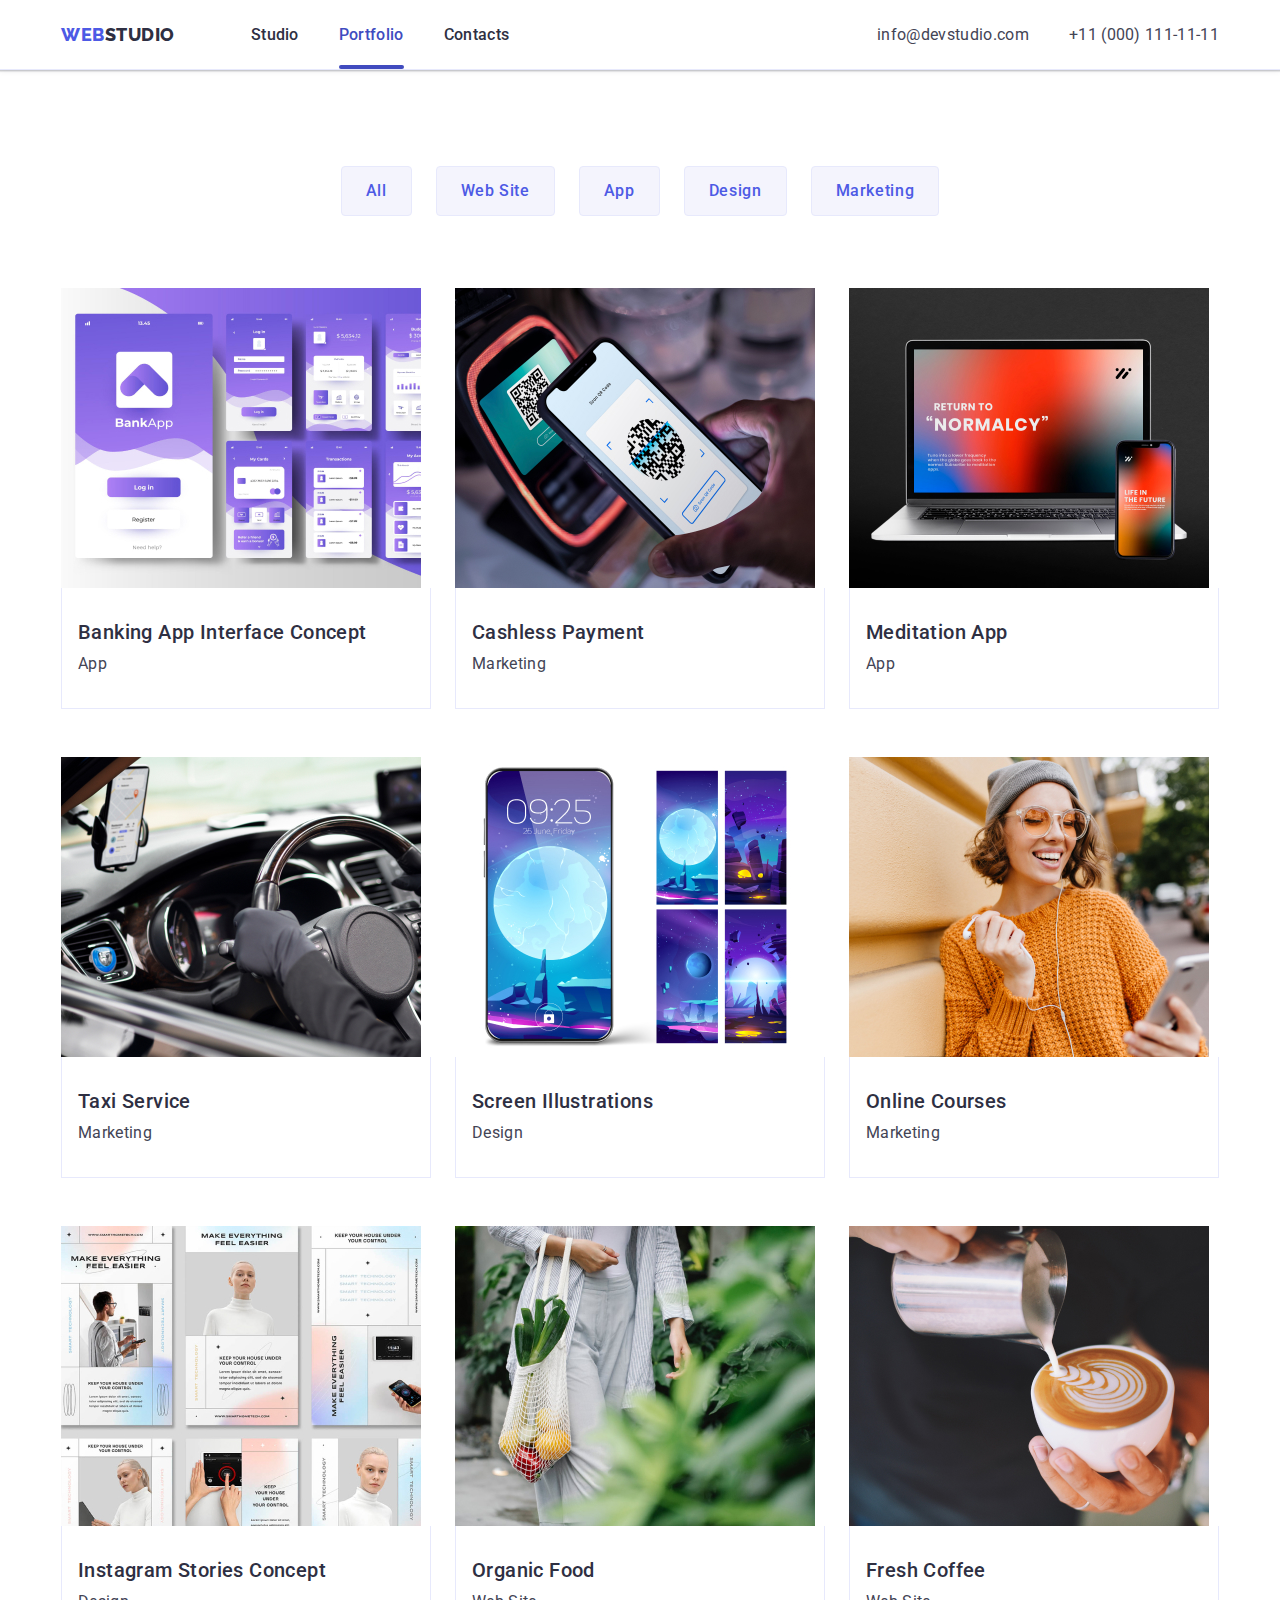
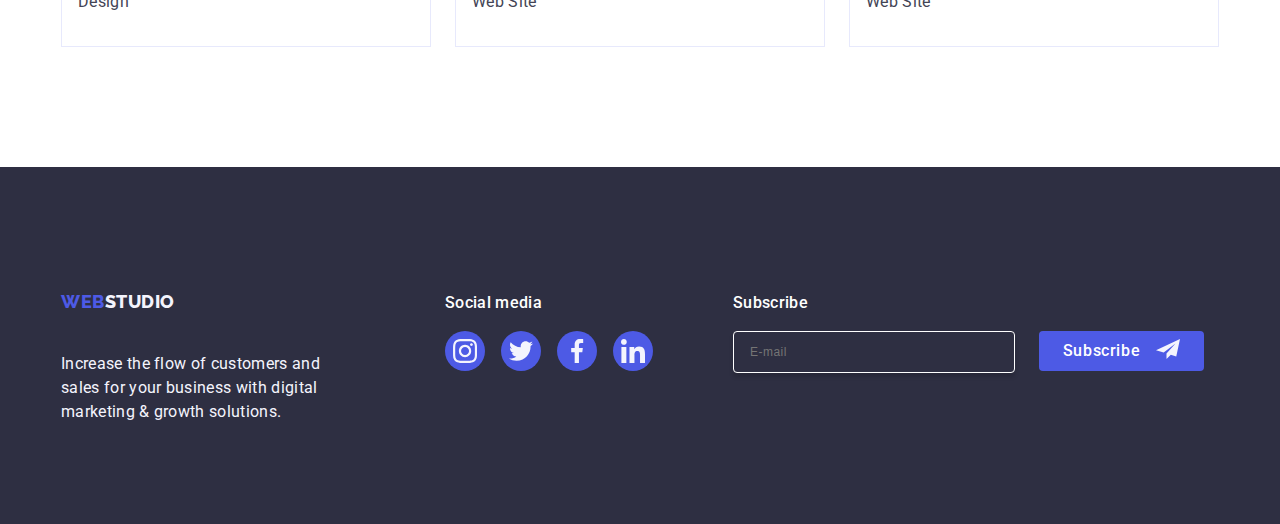
==== portfolio.html @ 270e9f62 "Initial commit" ====
<!DOCTYPE html>
<html lang="en">

<head>
    <meta charset="UTF-8">
    <meta name="viewport" content="width=device-width, initial-scale=1.0">
    <title>Portfolio</title>

<!-- Style Normalization -->
<link rel="stylesheet" href="https://cdnjs.cloudflare.com/ajax/libs/modern-normalize/2.0.0/modern-normalize.min.css"
    integrity="sha512-4xo8blKMVCiXpTaLzQSLSw3KFOVPWhm/TRtuPVc4WG6kUgjH6J03IBuG7JZPkcWMxJ5huwaBpOpnwYElP/m6wg=="
    crossorigin="anonymous" referrerpolicy="no-referrer" />

<!-- Google Fonts -->
<link rel="preconnect" href="https://fonts.googleapis.com" />
<link rel="preconnect" href="https://fonts.gstatic.com" crossorigin />
<link href="https://fonts.googleapis.com/css2?family=Raleway:wght@800&family=Roboto:wght@400;500;700;900&display=swap"
    rel="stylesheet" />

<!-- CSS -->
<link rel="stylesheet" href="./css/styles.css" />
</head>

<body>
<!-- This is the top header -->
<header class="header">
    <div class="main-header container">
        <nav class="header-nav">
            <a class="logo link" href="./index.html">Web<span class="studio-logo">Studio</span>
            </a>
            <ul class="header-menu list">
                <li class="header-item">
                    <a class="menu-nav-link link" href="./index.html">Studio</a>
                </li>
                <li class="header-item">
                    <a class="menu-nav-link link menu-active" href="./portfolio.html" >Portfolio</a>
                </li>
                <li class="header-item">
                    <a class="menu-nav-link link" href="">Contacts</a>
                </li>
            </ul>
        </nav>
        <address class="address">
            <ul class="address list">
                <li class="address-item">
                    <a class="contact-info link" href="mailto:info@devstudio.com" >info@devstudio.com</a>
                </li>
                <li class="address-item">
                    <a class="contact-info link" href="tel:+110001111111" >+11 (000) 111-11-11</a>
                </li>
            </ul>
        </address>
    </div>
</header>
<!-- Main with 1 section -->
<main>
    <section class="product-services">
        <div class="container">
        <h1 class="visually-hidden">Services</h1>

        <ul class="btn list">
            <li><button type="button" class="button-menu">All</button></li>
            <li><button type="button" class="button-menu">Web Site</button></li>
            <li><button type="button" class="button-menu">App</button></li>
            <li><button type="button" class="button-menu">Design</button></li>
            <li><button type="button" class="button-menu">Marketing</button></li>
        </ul>
        <!-- Products -->
        <ul class="product list">
            <li class="product-item">
                <a class="product-info link" href="">
                <div class="product-card-image">
                <img src="./images/bank-ui.jpg" alt="bank app" width="360" />
                    <p class="product-description">
                        14 Stylish and User-Friendly App Design Concepts · Task Manager App · Calorie Tracker App · Exotic Fruit Ecommerce App ·
                        Cloud Storage App
                    </p>
                </div>
                <div class="product-card">
                <h2 class="feature-title">Banking App Interface Concept</h2>
                <p class="feature-text">App</p>
                </div>
                </a>
            </li>
            <li class="product-item">
                <a class="product-info link" href="">
                <div class="product-card-image">
                <img src="./images/cashless.jpg" alt="cashless payment" width="360" />
                    <p class="product-description">
                        14 Stylish and User-Friendly App Design Concepts · Task Manager App · Calorie Tracker App · Exotic Fruit Ecommerce
                        App ·
                        Cloud Storage App
                    </p>
                </div>
                <div class="product-card">
                <h2 class="feature-title">Cashless Payment</h2>
                <p class="feature-text">Marketing</p>
                </div>
                </a>
            </li>
            <li class="product-item">
                <a class="product-info link" href="">
                <div class="product-card-image">
                <img src="./images/meditate-app.jpg" alt="meditation app" width="360" />
                    <p class="product-description">
                        14 Stylish and User-Friendly App Design Concepts · Task Manager App · Calorie Tracker App · Exotic Fruit Ecommerce
                        App ·
                        Cloud Storage App
                    </p>
                </div>
                <div class="product-card">
                <h2 class="feature-title">Meditation App</h2>
                <p class="feature-text">App</p>
                </div>
                </a>             
            </li>
            <li class="product-item">
                <a class="product-info link" href="">
                <div class="product-card-image">
                <img src="./images/taxi-app.jpg" alt="taxi service" width="360" />
                    <p class="product-description">
                        14 Stylish and User-Friendly App Design Concepts · Task Manager App · Calorie Tracker App · Exotic Fruit Ecommerce
                        App ·
                        Cloud Storage App
                    </p>
                </div>
                <div class="product-card">
                <h2 class="feature-title">Taxi Service</h2>
                <p class="feature-text">Marketing</p>
                </div>
                </a>                
            </li>
            <li class="product-item">
                <a class="product-info link" href="">
                <div class="product-card-image">
                <img src="./images/screen-ui.jpg" alt="screen illustrations" width="360" />
                    <p class="product-description">
                        14 Stylish and User-Friendly App Design Concepts · Task Manager App · Calorie Tracker App · Exotic Fruit Ecommerce
                        App ·
                        Cloud Storage App
                    </p>
                </div>
                <div class="product-card">
                <h2 class="feature-title">Screen Illustrations</h2>
                <p class="feature-text">Design</p>
                </div>
                </a>                
            </li>
            <li class="product-item">
                <a class="product-info link" href="">
                <div class="product-card-image">
                <img src="./images/girl-online.jpg" alt="online course" width="360" />
                    <p class="product-description">
                        14 Stylish and User-Friendly App Design Concepts · Task Manager App · Calorie Tracker App · Exotic Fruit Ecommerce
                        App ·
                        Cloud Storage App
                    </p>
                </div>
                <div class="product-card">
                <h2 class="feature-title">Online Courses</h2>
                <p class="feature-text">Marketing</p>
                </div>
                </a>                
            </li>
            <li class="product-item">
                <a class="product-info link" href="">
                <div class="product-card-image">
                <img src="./images/insta-stories.jpg" alt="instagram stories" width="360" />
                    <p class="product-description">
                        14 Stylish and User-Friendly App Design Concepts · Task Manager App · Calorie Tracker App · Exotic Fruit Ecommerce
                        App ·
                        Cloud Storage App
                    </p>
                </div>
                <div class="product-card">
                <h2 class="feature-title">Instagram Stories Concept</h2>
                <p class="feature-text">Design</p>
                </div>
                </a>                
            </li>
            <li class="product-item">
                <a class="product-info link" href="">
                <div class="product-card-image">
                <img src="./images/organic-food.jpg" alt="organic food" width="360" />
                    <p class="product-description">
                        14 Stylish and User-Friendly App Design Concepts · Task Manager App · Calorie Tracker App · Exotic Fruit Ecommerce
                        App ·
                        Cloud Storage App
                    </p>
                </div>
                <div class="product-card">
                <h2 class="feature-title">Organic Food</h2>
                <p class="feature-text">Web Site</p>
                </div>
                </a>                
            </li>
            <li class="product-item">
                <a class="product-info link" href="">
                <div class="product-card-image">
                <img src="./images/fresh-coffee.jpg" alt="fresh coffee" width="360" />
                    <p class="product-description">
                        14 Stylish and User-Friendly App Design Concepts · Task Manager App · Calorie Tracker App · Exotic Fruit Ecommerce
                        App ·
                        Cloud Storage App
                    </p>
                </div>
                <div class="product-card">
                <h2 class="feature-title">Fresh Coffee</h2>
                <p class="feature-text">Web Site</p>
                </div>
            </a>                
            </li>
        </ul>
        </div>
    </section>
</main>
<!-- Footer -->
    <footer class="footer">
        <div class="container">
            <div class="footer-logo-wrapper">
                <a href="./index.html" class="logo link">Web<span class="footer-studio">Studio</span>
                </a>
                <p class="footer-text">
                    Increase the flow of customers and sales for your business with digital marketing & growth solutions.
                </p>
            </div>
            <!-- Footer Social Media Menu -->
            <div class="footer-socmed-wrapper">
                <p class="footer-menu-header">Social media</p>
                <ul class="footer-socmed list">
                    <li class="footer-socmed-icons">
                        <a class="footer-socmed-links" href="">
                            <svg class="footer-socmed-svg" xmlns="http://www.w3.org/2000/svg" width="24" height="24">
                                <use href="./images/SVG-sprite-icons.svg#instagram-footer"></use>
                            </svg>
                        </a>
                    </li>
                    <li class="footer-socmed-icons">
                        <a class="footer-socmed-links" href="">
                            <svg class="footer-socmed-svg" xmlns="http://www.w3.org/2000/svg" width="24" height="24">
                                <use href="./images/SVG-sprite-icons.svg#twitter-footer"></use>
                            </svg>
                        </a>
                    </li>
                    <li class="footer-socmed-icons">
                        <a class="footer-socmed-links" href="">
                            <svg class="footer-socmed-svg" xmlns="http://www.w3.org/2000/svg" width="24" height="24">
                                <use href="./images/SVG-sprite-icons.svg#facebook-footer"></use>
                            </svg>
                        </a>
                    </li>
                    <li class="footer-socmed-icons">
                        <a class="footer-socmed-links" href="">
                            <svg class="footer-socmed-svg" xmlns="http://www.w3.org/2000/svg" width="24" height="24">
                                <use href="./images/SVG-sprite-icons.svg#linkedin-footer"></use>
                            </svg>
                        </a>
                    </li>
                </ul>
            </div>
            <div class="footer-form">
                <p class="subscribe-text">Subscribe</p>
                <form class="subscribe-form" name="subscription-form" autocomplete="on">
                    <label class="subscribe-label">
                        <input class="input-subscribe" type="email" name="name" placeholder="E-mail" required />
                    </label>
                    <button class="subscribe-button" type="submit">Subscribe
                        <svg class="icon-send-svg" xmlns="http://www.w3.org/2000/svg" width="24" height="24">
                            <use href="./images/SVG-sprite-icons.svg#icon-send"></use>
                        </svg>
                    </button>
                </form>
            </div>
        </div>
    </footer>
</body>
</html>
---- css/styles.css ----
/* <-- CSS Reset --> */
* {
  margin: 0;
  padding: 0;
}

/* <-- Global Settings --> */
:root {
  --iris: #4d5ae5;
  --ocean: #404bbf;
  --navyblue: #2e2f42;
  --slate: #434455;
  --white: #ffffff;
  --cloud: #f4f4fd;
  --cornflower: #e7e9fc;
  --lightslate: #8e8f99;
  --green: #31d0aa;
  --dairy: #fcfcfc;
}

body {
  font-family: 'Roboto', sans-serif;
  color: var(--slate);
  background-color: var(--white);
}

input,
textarea {
  outline: none;
}

.link {
  text-decoration: none;
}

.list {
  list-style: none;
}

/* <-- WEBSTUDIO header logo --> */
.logo {
  color: var(--iris);
  font-family: 'Raleway', sans-serif;
  font-weight: 800;
  font-size: 18px;
  line-height: 1.17;
  letter-spacing: 0.03em;
  text-transform: uppercase;
  padding: 24px 0;
  margin-right: 76px;
}

.studio-logo {
  color: var(--navyblue);
}

/* <-- Header top area --> */
.header {
  border-bottom: 1px solid var(--cornflower);
  box-shadow: 0px 2px 1px rgba(46, 47, 66, 0.08),
    0px 1px 1px rgba(46, 47, 66, 0.16), 0px 1px 6px rgba(46, 47, 66, 0.08);
}

.main-header {
  display: flex;
  justify-content: space-between;
}

.container {
  width: 1158px;
  margin: 0 auto;
  padding: 0 15px;
  flex-shrink: 0;
}

.header-nav,
.address {
  display: flex;
  align-items: center;
}

.header-nav > .list {
  display: flex;
  gap: 40px;
}

.menu-nav-link {
  color: var(--navyblue);
  font-weight: 500;
  font-size: 16px;
  line-height: 1.5;
  letter-spacing: 0.02em;
  padding: 24px 0;
}

/* < -- Navigation active pages --> */
.menu-active {
  color: var(--ocean);
  position: relative;
  transition: color 250ms cubic-bezier(0.4, 0, 0.2, 1);
}

.menu-active::after {
  content: '';
  background-color: var(--ocean);
  position: absolute;
  left: 0;
  bottom: -1px;
  height: 4px;
  width: 100%;
  border-radius: 2px;
  transition: width 250ms cubic-bezier(0.4, 0, 0.2, 1);
}

.menu-active:hover::after {
  width: 100%;
}

.menu-active::after {
  width: 100%;
}

/* <-- Navigation contanct number and email --> */
.address {
  font-style: normal;
}

.address > .list {
  display: flex;
  gap: 40px;
}

.address-item > .contact-info {
  color: var(--slate);
  font-size: 16px;
  line-height: 1.5;
  letter-spacing: 0.02em;
}

.contact-info:hover,
.contact-info:focus {
  color: var(--ocean);
}

.address-item > .link {
  transition: color 250ms cubic-bezier(0.4, 0, 0.2, 1);
}

li > .link:hover,
li > .link:focus {
  color: var(--ocean);
}

/* < --Section 1 Hero order service modal button -- > */
.hero {
  background-color: var(--navyblue);
  padding: 188px 0;
  background-image: linear-gradient(
      rgba(46, 47, 66, 0.7),
      rgba(46, 47, 66, 0.7)
    ),
    url(../images/people-office.jpg);
  max-width: 1440px 1440px;
  background-repeat: no-repeat;
  background-position: center;
  background-size: cover;
}

.hero-text {
  color: var(--white);
  font-size: 56px;
  line-height: 1.07;
  text-align: center;
  letter-spacing: 0.02em;
  max-width: 496px;
  margin: 0 auto 48px;
}

.hero-button {
  background-color: var(--iris);
  color: var(--white);
  font-family: inherit;
  font-weight: 500;
  font-size: 16px;
  line-height: 1.5;
  letter-spacing: 0.04em;
  cursor: pointer;
  display: block;
  min-width: 169px;
  height: 56px;
  border: none;
  border-radius: 4px;
  margin: 0 auto;
  transition: background-color 250ms cubic-bezier(0.4, 0, 0.2, 1);
}

.hero-button:hover,
.hero-button:focus {
  background-color: var(--ocean);
}

/* <-- Hero section modal window --> */
.backdrop {
  display: block;
  position: fixed;
  top: 0;
  left: 0;
  width: 100%;
  height: 100%;
  background-color: rgba(46, 47, 66, 0.4);
  opacity: 1;
  transition: opacity 250ms cubic-bezier(0.4, 0, 0.2, 1),
    visibility 250ms cubic-bezier(0.4, 0, 0.2, 1);
}

.backdrop.is-hidden {
  opacity: 0;
  pointer-events: none;
  visibility: hidden;
}

.modal {
  position: absolute;
  top: 50%;
  left: 50%;
  transform: translate(-50%, -50%) scale(1);
  width: 408px;
  min-height: 584px;
  background: var(--dairy);
  box-shadow: 0px 1px 1px rgba(0, 0, 0, 0.14), 0px 1px 3px rgba(0, 0, 0, 0.12),
    0px 2px 1px rgba(0, 0, 0, 0.2);
  border-radius: 4px;
  transform: translate(-50%, -50%) scale(1);
  transition: transform 250ms cubic-bezier(0.4, 0, 0.2, 1);
  padding: 72px 24px 24px 24px;
}

label {
  display: block;
}

.modal-window-container {
  margin-bottom: 8px;
}

.modal-checkbox {
  margin-bottom: 24px;
}

.modal-input-box {
  position: relative;
}

.modal-form-header {
  font-weight: 500;
  font-size: 16px;
  line-height: 1.5;
  text-align: center;
  letter-spacing: 0.02em;
  color: var(--navyblue);
  margin-bottom: 16px;
}

.modal-window-label {
  font-size: 12px;
  font-weight: 400;
  line-height: 1.17;
  letter-spacing: 0.04em;
  color: var(--lightslate);
  margin-bottom: 4px;
  position: relative;
}

.input-info-box {
  width: 100%;
  height: 40px;
  border: 1px solid rgba(46, 47, 66, 0.4);
  border-radius: 4px;
  background-color: transparent;
  padding-left: 38px;
  font-family: inherit;
  font-size: 12px;
  font-weight: 500;
  letter-spacing: 0.04em;
  outline: transparent;
  transition: border-color 250ms cubic-bezier(0.4, 0, 0.2, 1);
}

.input-info-box:hover,
.input-info-box:focus,
.textarea-comment-box:hover,
.textarea-comment-box:focus {
  outline: none;
  border-color: var(--iris);
}

.input-info-box:hover + .input-info-svg,
.input-info-box:focus + .input-info-svg {
  fill: var(--iris);
}

.input-info-svg {
  fill: var(--navyblue);
  position: absolute;
  left: 16px;
  top: 50%;
  transform: translateY(-50%);
  transition: fill 250ms cubic-bezier(0.4, 0, 0.2, 1);
}

.modal-textarea {
  margin-bottom: 16px;
}

.textarea-comment-box {
  width: 100%;
  height: 120px;
  font-size: 12px;
  line-height: 1.17;
  letter-spacing: 0.04em;
  color: rgba(46, 47, 66, 0.4);
  border: 1px solid rgba(46, 47, 66, 0.4);
  border-radius: 4px;
  background-color: transparent;
  padding: 8px 16px;
  outline: transparent;
  resize: none;
  transition: border-color 250ms cubic-bezier(0.4, 0, 0.2, 1);
}

.checkbox-user-accept {
  display: block;
  font-size: 12px;
  font-weight: 400;
  line-height: 1.17;
  letter-spacing: 0.04em;
  color: var(--lightslate);
  border: none;
}

.visually-hidden {
  position: absolute;
  padding: 0;
  border: 0;
  margin: 0;
  opacity: 0;
  overflow: hidden;
}

.user-privacy-box {
  width: 16px;
  height: 16px;
  border: 1px solid rgba(46, 47, 66, 0.4);
  border-radius: 2px;
  transition: background-color 250ms cubic-bezier(0.4, 0, 0.2, 1),
    border 250ms cubic-bezier(0.4, 0, 0.2, 1),
    fill 250ms cubic-bezier(0.4, 0, 0.2, 1);
  display: inline-flex;
  fill: transparent;
  align-items: center;
  justify-content: center;
  cursor: pointer;
  margin-right: 8px;
}

.privacy-link {
  color: var(--iris);
}

.checkbox-user-privacy:checked + .checkbox-user-accept > .user-privacy-box {
  background-color: var(--ocean);
  fill: var(--cloud);
  border: none;
}

.checkbox-icon-svg {
  width: 16px;
  height: 16px;
  border: 1px solid rgba(46, 47, 66, 0.4);
  border-radius: 2px;
  align-items: center;
  justify-content: center;
  fill: var(--white);
  transition: background-color 250ms cubic-bezier(0.4, 0, 0.2, 1),
    fill 250ms cubic-bezier(0.4, 0, 0.2, 1);
  cursor: pointer;
  padding: 2px;
}

/* <-- This is for the form send button --> */
a {
  text-decoration: none;
}

.modal-form-send {
  min-width: 169px;
  height: 56px;
  font-family: Roboto, sans-serif;
  color: var(--white);
  text-align: center;
  font-size: 16px;
  font-weight: 500;
  line-height: 1.5;
  letter-spacing: 0.04em;
  border: none;
  border-radius: 4px;
  background-color: var(--iris);
  padding: 16px 32px;
  margin: 0 auto;
  cursor: pointer;
  display: block;
  transition: background-color 250ms cubic-bezier(0.4, 0, 0.2, 1);
}

.modal-form-send:hover,
.modal-form-send:focus {
  background-color: var(--ocean);
}

/* <-- This is for the order service button --> */
.modal-close {
  position: absolute;
  top: 24px;
  right: 24px;
  width: 24px;
  height: 24px;
  border-radius: 50%;
  background-color: var(--cornflower);
  border: 1px solid rgba(0, 0, 0, 0.1);
  color: var(--navyblue);
  display: flex;
  align-items: center;
  justify-content: center;
  cursor: pointer;
  transition: background-color 250ms cubic-bezier(0.4, 0, 0.2, 1),
    border 250ms cubic-bezier(0.4, 0, 0.2, 1);
}

.modal-close:hover,
.modal-close:focus {
  background-color: var(--ocean);
  border: none;
}

.modal-close-svg {
  width: 8px;
  height: 10px;
  transition: fill 250ms cubic-bezier(0.4, 0, 0.2, 1);
}

.modal-close:hover,
.modal-close:focus {
  fill: var(--white);
}

/* <-- Section 2 features -- > */
/* .visually-hidden {
  position: absolute;
  width: 1px;
  height: 1px;
  margin: -1px;
  border: 0;
  padding: 0;
  white-space: nowrap;
  clip-path: inset(100%);
  clip: rect(0 0 0 0);
  overflow: hidden;
} */

.feature-list {
  padding: 120px 0;
}

.info-card.list {
  display: flex;
  gap: 24px;
}

.feature-card {
  flex-basis: calc((100% - 72px) / 4);
}

.feature-icon-container {
  display: flex;
  align-items: center;
  justify-content: center;
  height: 112px;
  background-color: var(--cloud);
  border-radius: 4px;
  margin-bottom: 8px;
}

.info-card .feature-title,
.product .feature-title {
  margin-bottom: 8px;
  font-weight: 500;
  font-size: 20px;
  line-height: 1.2;
  letter-spacing: 0.02em;
  text-align: left;
  color: var(--navyblue);
}

.info-card .feature-text,
.product .feature-text {
  font-size: 16px;
  line-height: 1.5;
  letter-spacing: 0.02em;
  text-align: left;
  color: var(--slate);
}

/* <-- Section 3 services --> */
.section-title {
  text-align: center;
  color: var(--navyblue);
  font-size: 36px;
  line-height: 1.11;
  letter-spacing: 0.02em;
  text-transform: capitalize;
  margin-bottom: 72px;
}

.service-section {
  padding: 120px 0;
}

.service.list {
  display: flex;
  gap: 24px;
}

.service-photo {
  flex-basis: calc((100% --48px) / 3);
}
/* <-- Section 4 team profile --> */
.team-section {
  background-color: var(--cloud);
  padding: 120px 0;
}

.team.list {
  display: flex;
  gap: 24px;
}

.team-item {
  background-color: var(--white);
  flex-basis: calc((100% - 72px) / 4);
  border-radius: 0 0 4px 4px;
  box-shadow: 0px 1px 6px rgba(46, 47, 66, 0.08),
    0px 1px 1px rgba(46, 47, 66, 0.16), 0px 2px 1px rgba(46, 47, 66, 0.08);
}

.team-member {
  padding: 32px 0;
}

.feature-title {
  text-align: center;
  margin-bottom: 8px;
}

.feature-text {
  text-align: center;
}

/* <-- Section 4 team social media --> */
.social-media-icons {
  display: flex;
  justify-content: center;
  gap: 24px;
  margin-top: 8px;
}

.socmed-icon-list {
  width: 40px;
  height: 40px;
}

.socmed-icon-link {
  width: 100%;
  height: 100%;
  background-color: var(--iris);
  border-radius: 50%;
  display: flex;
  align-items: center;
  justify-content: center;
  transition: background-color 250ms cubic-bezier(0.4, 0, 0.2, 1);
}

.socmed-icon-link:hover,
.socmed-icon-link:focus {
  background-color: var(--ocean);
}

.socmed-icon {
  fill: var(--cloud);
}

/* <-- Section 5 vectors --> */
.customer-gallery {
  padding: 120px 0;
}

.customers {
  display: flex;
  gap: 24px;
}

.customer-gallery-list {
  width: calc((100% - 120px) / 6);
  height: 88px;
}

.icon-link {
  width: 100%;
  height: 100%;
  border: 1px solid var(--lightslate);
  border-radius: 4px;
  display: flex;
  align-items: center;
  justify-content: center;
  color: var(--lightslate);
  transition: color 250ms cubic-bezier(0.4, 0, 0.2, 1),
    border-color 250ms cubic-bezier(0.4, 0, 0.2, 1);
}

.customer-icon {
  fill: currentColor;
}

.icon-link:hover,
.icon-link:focus {
  border-color: var(--ocean);
  color: var(--ocean);
}

/* <-- Footer with social media menu --> */
.footer {
  background-color: var(--navyblue);
  padding: 100px 0;
}

.footer-studio {
  color: var(--cloud);
}

.footer-text {
  color: var(--cloud);
  line-height: 1.5;
  letter-spacing: 0.02em;
  max-width: 264px;
}

.footer .link {
  display: inline-block;
  margin-bottom: 16px;
}

.footer > .container {
  display: flex;
  align-items: baseline;
}

.footer-socmed-wrapper {
  margin-left: 120px;
}

.footer-form {
  margin-left: 80px;
}

.footer-menu-header {
  font-weight: 500;
  font-size: 16px;
  line-height: 1.5;
  letter-spacing: 0.02em;
  color: var(--white);
  margin-bottom: 16px;
}

.footer-socmed {
  display: flex;
  gap: 16px;
}

.footer-socmed-icons {
  width: 40px;
  height: 40px;
}

.footer-socmed-links {
  width: 100%;
  height: 100%;
  background-color: var(--iris);
  border-radius: 50%;
  display: flex;
  align-items: center;
  justify-content: center;
  transition: background-color 250ms cubic-bezier(0.4, 0, 0.2, 1);
}

.footer-socmed-links:hover,
.footer-socmed-links:focus {
  background-color: var(--green);
}

.footer-socmed-svg {
  fill: var(--cloud);
}

/* <-- Footer subscribe form --> */
.subscribe-text {
  margin-bottom: 16px;
  font-weight: 500;
  font-size: 16px;
  line-height: 1.5;
  letter-spacing: 0.02em;
  color: var(--white);
}

.subscribe-form {
  display: flex;
  gap: 24px;
}

.input-subscribe {
  width: 264px;
  height: 40px;
  border: 1px solid var(--white);
  background-color: transparent;
  font-size: 12px;
  line-height: 1.5;
  letter-spacing: 0.04em;
  padding-left: 16px;
  box-shadow: 0px 4px 4px 0px rgba(0, 0, 0, 0.15);
  border-radius: 4px;
  color: var(--white);
}

.input-subscribe:hover,
.input-subscribe:focus {
  border: 1px solid var(--ocean);
}

placeholder {
  color: var(--white);
}

.subscribe-button {
  min-width: 165px;
  height: 40px;
  display: flex;
  justify-content: center;
  align-items: center;
  font-family: Roboto, sans-serif;
  font-size: 16px;
  font-weight: 500;
  line-height: 1.5;
  letter-spacing: 0.04em;
  color: var(--white);
  cursor: pointer;
  background-color: var(--iris);
  border: none;
  border-radius: 4px;
}

.icon-send-svg {
  margin-left: 16px;
  fill: var(--cloud);
}

/* < -- Portfolio page with transitions -- > */
.product-services {
  padding: 96px 0 120px 0;
}

.button-menu {
  font-family: inherit;
  font-weight: 500;
  font-size: 16px;
  line-height: 1.5;
  letter-spacing: 0.04em;
  color: var(--iris);
  background-color: var(--cloud);
  cursor: pointer;
  padding: 12px 24px;
  border: 1px solid var(--cornflower);
  border-radius: 4px;
  transition: color 250ms cubic-bezier(0.4, 0, 0.2, 1),
    background-color 250ms cubic-bezier(0.4, 0, 0.2, 1),
    border-color 250ms cubic-bezier(0.4, 0, 0.2, 1),
    box-shadow 250ms cubic-bezier(0.4, 0, 0.2, 1);
}

.btn.list {
  display: flex;
  justify-content: center;
  gap: 24px;
  margin-bottom: 72px;
}

.button-menu:hover,
.button-menu:focus {
  color: var(--white);
  background-color: var(--ocean);
  border: 1px solid transparent;
  box-shadow: 0px 3px 1px rgba(0, 0, 0, 0.1), 0px 2px 1px rgba(0, 0, 0, 0.08),
    0px 2px 2px rgba(0, 0, 0, 0.12);
}

img {
  display: block;
}

.product.list {
  display: flex;
  flex-wrap: wrap;
  column-gap: 24px;
  row-gap: 48px;
}

.product-item {
  flex-basis: calc((100% - 48px) / 3);
}

.product-card {
  padding: 32px 16px;
  border: 1px solid var(--cornflower);
  border-top: none;
}

.product-info.link {
  display: block;
  transition: box-shadow 250ms cubic-bezier(0.4, 0, 0.2, 1);
}

.product-info:hover,
.product-info:focus {
  box-shadow: 0px 1px 6px rgba(46, 47, 66, 0.08),
    0px 1px 1px rgba(46, 47, 66, 0.16), 0px 2px 1px rgba(46, 47, 66, 0.08);
}

.product-card-image {
  position: relative;
  overflow: hidden;
}

.product-description {
  position: absolute;
  top: 0;
  font-size: 16px;
  line-height: 1.5;
  letter-spacing: 0.02em;
  color: var(--cloud);
  padding: 40px 32px;
  background-color: var(--iris);
  height: 100%;
  width: 100%;
  transform: translateY(100%);
  transition: transform 250ms cubic-bezier(0.4, 0, 0.2, 1);
}

.product-info.link:hover .product-description,
.product-info.link:focus .product-description {
  transform: translateY(0%);
}
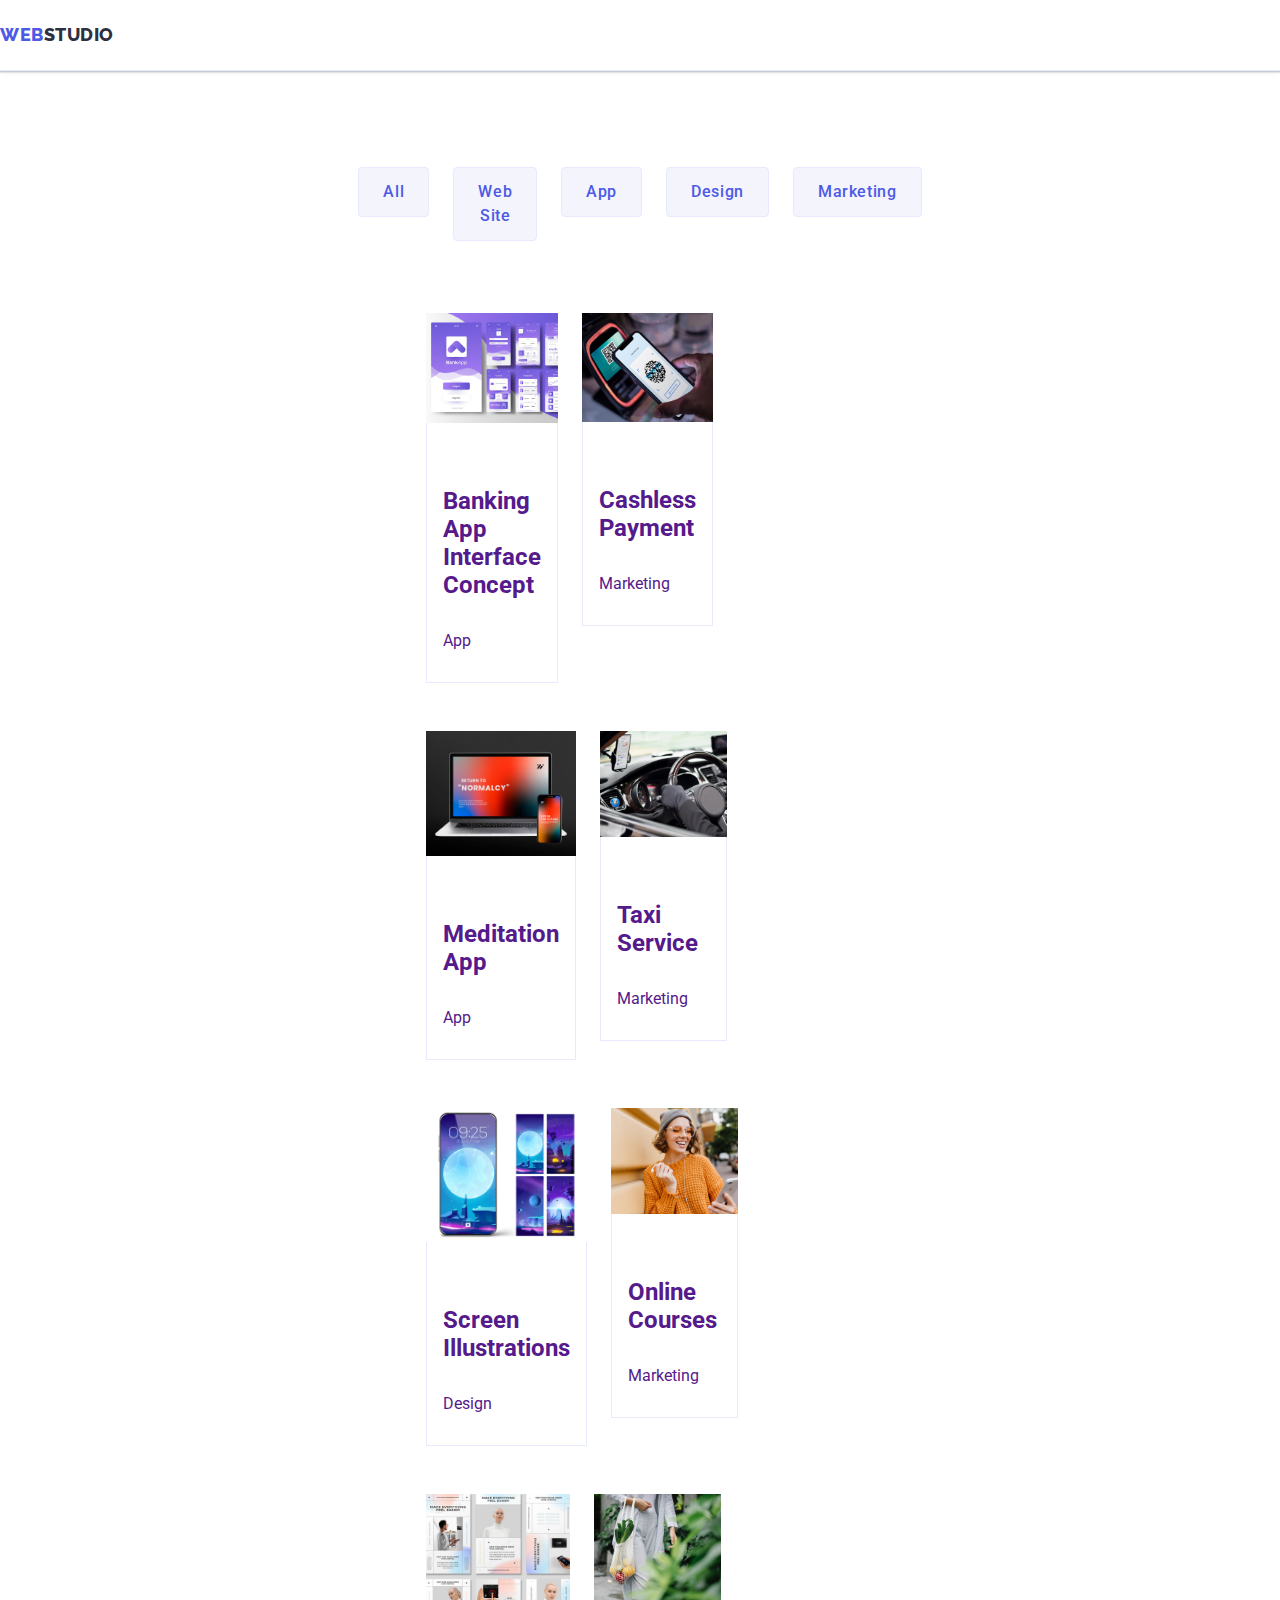
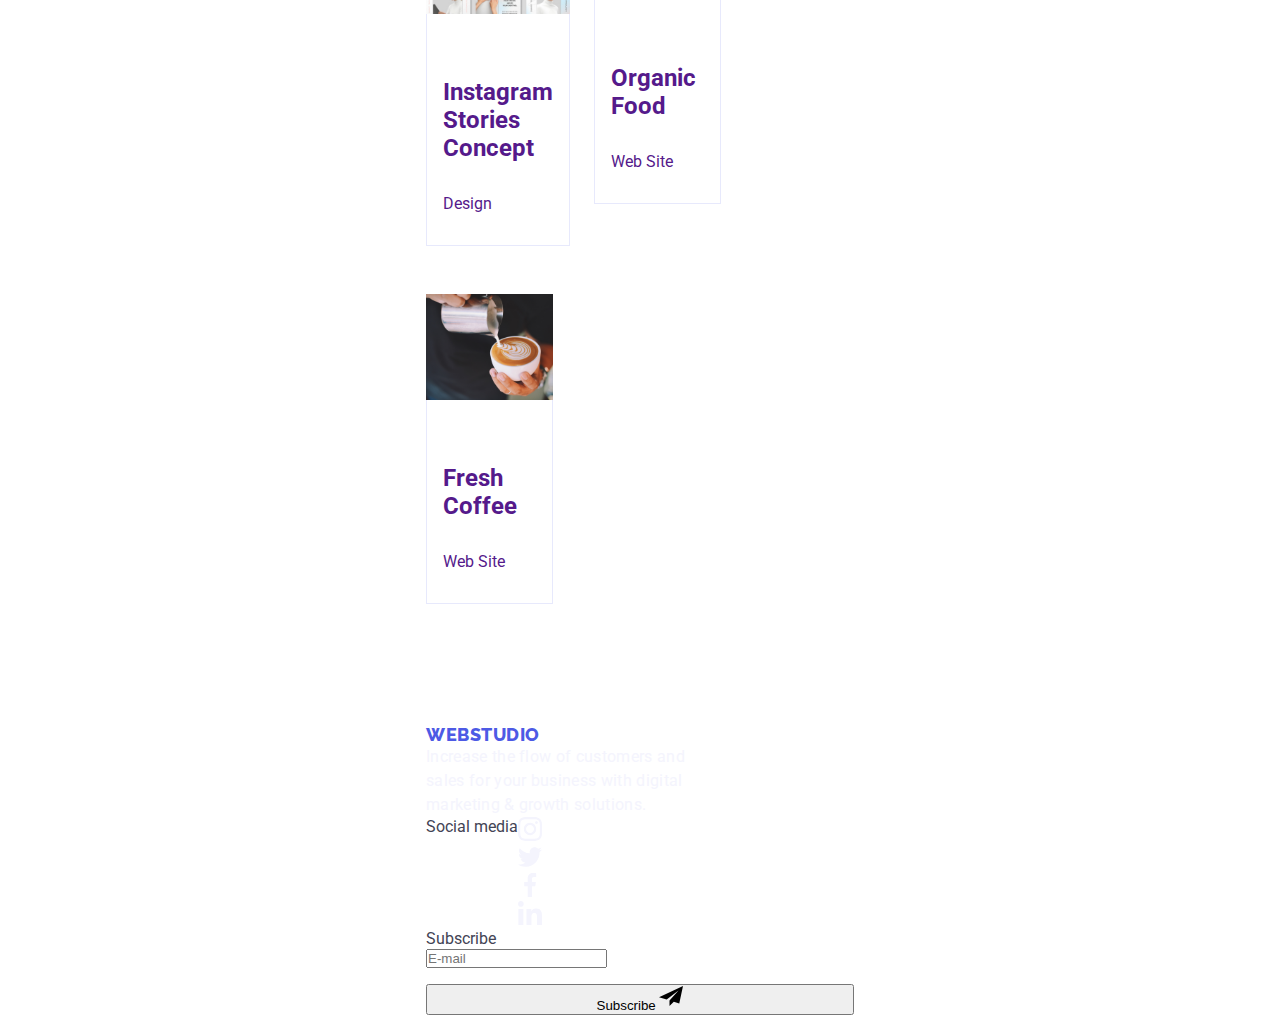
==== commit a91c6f28: "Update 1" ====
--- a/portfolio.html
+++ b/portfolio.html
@@ -1,277 +1,280 @@
 <!DOCTYPE html>
 <html lang="en">
 
-<head>
-    <meta charset="UTF-8">
-    <meta name="viewport" content="width=device-width, initial-scale=1.0">
-    <title>Portfolio</title>
+    <head>
+        <meta charset="UTF-8">
+        <meta name="viewport" content="width=device-width, initial-scale=1.0" />
+        <title>WebStudio</title>
 
 <!-- Style Normalization -->
-<link rel="stylesheet" href="https://cdnjs.cloudflare.com/ajax/libs/modern-normalize/2.0.0/modern-normalize.min.css"
-    integrity="sha512-4xo8blKMVCiXpTaLzQSLSw3KFOVPWhm/TRtuPVc4WG6kUgjH6J03IBuG7JZPkcWMxJ5huwaBpOpnwYElP/m6wg=="
-    crossorigin="anonymous" referrerpolicy="no-referrer" />
+        <link rel="stylesheet" href="https://cdnjs.cloudflare.com/ajax/libs/modern-normalize/2.0.0/modern-normalize.min.css"
+            integrity="sha512-4xo8blKMVCiXpTaLzQSLSw3KFOVPWhm/TRtuPVc4WG6kUgjH6J03IBuG7JZPkcWMxJ5huwaBpOpnwYElP/m6wg=="
+            crossorigin="anonymous" referrerpolicy="no-referrer" />
 
 <!-- Google Fonts -->
-<link rel="preconnect" href="https://fonts.googleapis.com" />
-<link rel="preconnect" href="https://fonts.gstatic.com" crossorigin />
-<link href="https://fonts.googleapis.com/css2?family=Raleway:wght@800&family=Roboto:wght@400;500;700;900&display=swap"
-    rel="stylesheet" />
+        <link rel="preconnect" href="https://fonts.googleapis.com" />
+        <link rel="preconnect" href="https://fonts.gstatic.com" crossorigin />
+        <link
+            href="https://fonts.googleapis.com/css2?family=Raleway:wght@800&family=Roboto:wght@400;500;700;900&display=swap"
+            rel="stylesheet" />
 
 <!-- CSS -->
-<link rel="stylesheet" href="./css/styles.css" />
-</head>
-
-<body>
-<!-- This is the top header -->
-<header class="header">
-    <div class="main-header container">
-        <nav class="header-nav">
-            <a class="logo link" href="./index.html">Web<span class="studio-logo">Studio</span>
-            </a>
-            <ul class="header-menu list">
-                <li class="header-item">
-                    <a class="menu-nav-link link" href="./index.html">Studio</a>
-                </li>
-                <li class="header-item">
-                    <a class="menu-nav-link link menu-active" href="./portfolio.html" >Portfolio</a>
-                </li>
-                <li class="header-item">
-                    <a class="menu-nav-link link" href="">Contacts</a>
-                </li>
-            </ul>
-        </nav>
-        <address class="address">
-            <ul class="address list">
-                <li class="address-item">
-                    <a class="contact-info link" href="mailto:info@devstudio.com" >info@devstudio.com</a>
-                </li>
-                <li class="address-item">
-                    <a class="contact-info link" href="tel:+110001111111" >+11 (000) 111-11-11</a>
-                </li>
-            </ul>
-        </address>
-    </div>
-</header>
-<!-- Main with 1 section -->
-<main>
-    <section class="product-services">
-        <div class="container">
-        <h1 class="visually-hidden">Services</h1>
-
-        <ul class="btn list">
-            <li><button type="button" class="button-menu">All</button></li>
-            <li><button type="button" class="button-menu">Web Site</button></li>
-            <li><button type="button" class="button-menu">App</button></li>
-            <li><button type="button" class="button-menu">Design</button></li>
-            <li><button type="button" class="button-menu">Marketing</button></li>
-        </ul>
-        <!-- Products -->
-        <ul class="product list">
-            <li class="product-item">
-                <a class="product-info link" href="">
-                <div class="product-card-image">
-                <img src="./images/bank-ui.jpg" alt="bank app" width="360" />
-                    <p class="product-description">
-                        14 Stylish and User-Friendly App Design Concepts · Task Manager App · Calorie Tracker App · Exotic Fruit Ecommerce App ·
-                        Cloud Storage App
+        <link rel="stylesheet" href="./css/styles.css" />
+    </head>
+
+    <body>
+<!-- Header | Top -->
+        <header class="header">
+            <div class="main-header header-container">
+                <nav class="header-nav">
+                    <a class="logo link" href="./index.html">Web<span class="studio-logo">Studio</span>
+                    </a>
+                    <ul class="header-menu list">
+                        <li class="header-item">
+                            <a class="menu-nav-link link menu-active" href="./index.html">Studio</a>
+                        </li>
+                        <li class="header-item">
+                            <a class="menu-nav-link link" href="./portfolio.html">Portfolio</a>
+                        </li>
+                        <li class="header-item">
+                            <a class="menu-nav-link link" href="">Contacts</a>
+                        </li>
+                    </ul>
+                </nav>
+                <div class="nav-address">
+                    <address class="address">
+                        <ul class="address-menu list">
+                            <li class="address-item">
+                                <a class="address-info link" href="mailto:info@devstudio.com">info@devstudio.com</a>
+                            </li>
+                            <li class="address-item">
+                                <a class="address-info link" href="tel:+110001111111">+11 (000) 111-11-11</a>
+                            </li>
+                        </ul>
+                    </address>
+                </div>
+            </div>
+        </header>
+<!-- Main | 1 section -->
+        <main>
+            <section class="product-services">
+                <div class="container">
+                <h1 class="visually-hidden">Services</h1>
+
+                <ul class="btn list">
+                    <li><button type="button" class="button-menu">All</button></li>
+                    <li><button type="button" class="button-menu">Web Site</button></li>
+                    <li><button type="button" class="button-menu">App</button></li>
+                    <li><button type="button" class="button-menu">Design</button></li>
+                    <li><button type="button" class="button-menu">Marketing</button></li>
+                </ul>
+                <!-- Products -->
+                <ul class="product list">
+                    <li class="product-item">
+                        <a class="product-info link" href="">
+                        <div class="product-card-image">
+                        <img src="./images/bank-ui.jpg" alt="bank app" width="360" />
+                            <p class="product-description">
+                                14 Stylish and User-Friendly App Design Concepts · Task Manager App · Calorie Tracker App · Exotic Fruit Ecommerce App ·
+                                Cloud Storage App
+                            </p>
+                        </div>
+                        <div class="product-card">
+                        <h2 class="feature-title">Banking App Interface Concept</h2>
+                        <p class="feature-text">App</p>
+                        </div>
+                        </a>
+                    </li>
+                    <li class="product-item">
+                        <a class="product-info link" href="">
+                        <div class="product-card-image">
+                        <img src="./images/cashless.jpg" alt="cashless payment" width="360" />
+                            <p class="product-description">
+                                14 Stylish and User-Friendly App Design Concepts · Task Manager App · Calorie Tracker App · Exotic Fruit Ecommerce
+                                App ·
+                                Cloud Storage App
+                            </p>
+                        </div>
+                        <div class="product-card">
+                        <h2 class="feature-title">Cashless Payment</h2>
+                        <p class="feature-text">Marketing</p>
+                        </div>
+                        </a>
+                    </li>
+                    <li class="product-item">
+                        <a class="product-info link" href="">
+                        <div class="product-card-image">
+                        <img src="./images/meditate-app.jpg" alt="meditation app" width="360" />
+                            <p class="product-description">
+                                14 Stylish and User-Friendly App Design Concepts · Task Manager App · Calorie Tracker App · Exotic Fruit Ecommerce
+                                App ·
+                                Cloud Storage App
+                            </p>
+                        </div>
+                        <div class="product-card">
+                        <h2 class="feature-title">Meditation App</h2>
+                        <p class="feature-text">App</p>
+                        </div>
+                        </a>             
+                    </li>
+                    <li class="product-item">
+                        <a class="product-info link" href="">
+                        <div class="product-card-image">
+                        <img src="./images/taxi-app.jpg" alt="taxi service" width="360" />
+                            <p class="product-description">
+                                14 Stylish and User-Friendly App Design Concepts · Task Manager App · Calorie Tracker App · Exotic Fruit Ecommerce
+                                App ·
+                                Cloud Storage App
+                            </p>
+                        </div>
+                        <div class="product-card">
+                        <h2 class="feature-title">Taxi Service</h2>
+                        <p class="feature-text">Marketing</p>
+                        </div>
+                        </a>                
+                    </li>
+                    <li class="product-item">
+                        <a class="product-info link" href="">
+                        <div class="product-card-image">
+                        <img src="./images/screen-ui.jpg" alt="screen illustrations" width="360" />
+                            <p class="product-description">
+                                14 Stylish and User-Friendly App Design Concepts · Task Manager App · Calorie Tracker App · Exotic Fruit Ecommerce
+                                App ·
+                                Cloud Storage App
+                            </p>
+                        </div>
+                        <div class="product-card">
+                        <h2 class="feature-title">Screen Illustrations</h2>
+                        <p class="feature-text">Design</p>
+                        </div>
+                        </a>                
+                    </li>
+                    <li class="product-item">
+                        <a class="product-info link" href="">
+                        <div class="product-card-image">
+                        <img src="./images/girl-online.jpg" alt="online course" width="360" />
+                            <p class="product-description">
+                                14 Stylish and User-Friendly App Design Concepts · Task Manager App · Calorie Tracker App · Exotic Fruit Ecommerce
+                                App ·
+                                Cloud Storage App
+                            </p>
+                        </div>
+                        <div class="product-card">
+                        <h2 class="feature-title">Online Courses</h2>
+                        <p class="feature-text">Marketing</p>
+                        </div>
+                        </a>                
+                    </li>
+                    <li class="product-item">
+                        <a class="product-info link" href="">
+                        <div class="product-card-image">
+                        <img src="./images/insta-stories.jpg" alt="instagram stories" width="360" />
+                            <p class="product-description">
+                                14 Stylish and User-Friendly App Design Concepts · Task Manager App · Calorie Tracker App · Exotic Fruit Ecommerce
+                                App ·
+                                Cloud Storage App
+                            </p>
+                        </div>
+                        <div class="product-card">
+                        <h2 class="feature-title">Instagram Stories Concept</h2>
+                        <p class="feature-text">Design</p>
+                        </div>
+                        </a>                
+                    </li>
+                    <li class="product-item">
+                        <a class="product-info link" href="">
+                        <div class="product-card-image">
+                        <img src="./images/organic-food.jpg" alt="organic food" width="360" />
+                            <p class="product-description">
+                                14 Stylish and User-Friendly App Design Concepts · Task Manager App · Calorie Tracker App · Exotic Fruit Ecommerce
+                                App ·
+                                Cloud Storage App
+                            </p>
+                        </div>
+                        <div class="product-card">
+                        <h2 class="feature-title">Organic Food</h2>
+                        <p class="feature-text">Web Site</p>
+                        </div>
+                        </a>                
+                    </li>
+                    <li class="product-item">
+                        <a class="product-info link" href="">
+                        <div class="product-card-image">
+                        <img src="./images/fresh-coffee.jpg" alt="fresh coffee" width="360" />
+                            <p class="product-description">
+                                14 Stylish and User-Friendly App Design Concepts · Task Manager App · Calorie Tracker App · Exotic Fruit Ecommerce
+                                App ·
+                                Cloud Storage App
+                            </p>
+                        </div>
+                        <div class="product-card">
+                        <h2 class="feature-title">Fresh Coffee</h2>
+                        <p class="feature-text">Web Site</p>
+                        </div>
+                    </a>                
+                    </li>
+                </ul>
+                </div>
+            </section>
+        </main>
+<!-- Footer -->
+        <footer class="footer">
+            <div class="container">
+                <div class="footer-logo-wrapper">
+                    <a href="./index.html" class="logo link">Web<span class="footer-studio">Studio</span>
+                    </a>
+                    <p class="footer-text">
+                        Increase the flow of customers and sales for your business with digital marketing & growth solutions.
                     </p>
                 </div>
-                <div class="product-card">
-                <h2 class="feature-title">Banking App Interface Concept</h2>
-                <p class="feature-text">App</p>
-                </div>
-                </a>
-            </li>
-            <li class="product-item">
-                <a class="product-info link" href="">
-                <div class="product-card-image">
-                <img src="./images/cashless.jpg" alt="cashless payment" width="360" />
-                    <p class="product-description">
-                        14 Stylish and User-Friendly App Design Concepts · Task Manager App · Calorie Tracker App · Exotic Fruit Ecommerce
-                        App ·
-                        Cloud Storage App
-                    </p>
-                </div>
-                <div class="product-card">
-                <h2 class="feature-title">Cashless Payment</h2>
-                <p class="feature-text">Marketing</p>
-                </div>
-                </a>
-            </li>
-            <li class="product-item">
-                <a class="product-info link" href="">
-                <div class="product-card-image">
-                <img src="./images/meditate-app.jpg" alt="meditation app" width="360" />
-                    <p class="product-description">
-                        14 Stylish and User-Friendly App Design Concepts · Task Manager App · Calorie Tracker App · Exotic Fruit Ecommerce
-                        App ·
-                        Cloud Storage App
-                    </p>
-                </div>
-                <div class="product-card">
-                <h2 class="feature-title">Meditation App</h2>
-                <p class="feature-text">App</p>
-                </div>
-                </a>             
-            </li>
-            <li class="product-item">
-                <a class="product-info link" href="">
-                <div class="product-card-image">
-                <img src="./images/taxi-app.jpg" alt="taxi service" width="360" />
-                    <p class="product-description">
-                        14 Stylish and User-Friendly App Design Concepts · Task Manager App · Calorie Tracker App · Exotic Fruit Ecommerce
-                        App ·
-                        Cloud Storage App
-                    </p>
-                </div>
-                <div class="product-card">
-                <h2 class="feature-title">Taxi Service</h2>
-                <p class="feature-text">Marketing</p>
-                </div>
-                </a>                
-            </li>
-            <li class="product-item">
-                <a class="product-info link" href="">
-                <div class="product-card-image">
-                <img src="./images/screen-ui.jpg" alt="screen illustrations" width="360" />
-                    <p class="product-description">
-                        14 Stylish and User-Friendly App Design Concepts · Task Manager App · Calorie Tracker App · Exotic Fruit Ecommerce
-                        App ·
-                        Cloud Storage App
-                    </p>
-                </div>
-                <div class="product-card">
-                <h2 class="feature-title">Screen Illustrations</h2>
-                <p class="feature-text">Design</p>
-                </div>
-                </a>                
-            </li>
-            <li class="product-item">
-                <a class="product-info link" href="">
-                <div class="product-card-image">
-                <img src="./images/girl-online.jpg" alt="online course" width="360" />
-                    <p class="product-description">
-                        14 Stylish and User-Friendly App Design Concepts · Task Manager App · Calorie Tracker App · Exotic Fruit Ecommerce
-                        App ·
-                        Cloud Storage App
-                    </p>
-                </div>
-                <div class="product-card">
-                <h2 class="feature-title">Online Courses</h2>
-                <p class="feature-text">Marketing</p>
-                </div>
-                </a>                
-            </li>
-            <li class="product-item">
-                <a class="product-info link" href="">
-                <div class="product-card-image">
-                <img src="./images/insta-stories.jpg" alt="instagram stories" width="360" />
-                    <p class="product-description">
-                        14 Stylish and User-Friendly App Design Concepts · Task Manager App · Calorie Tracker App · Exotic Fruit Ecommerce
-                        App ·
-                        Cloud Storage App
-                    </p>
-                </div>
-                <div class="product-card">
-                <h2 class="feature-title">Instagram Stories Concept</h2>
-                <p class="feature-text">Design</p>
-                </div>
-                </a>                
-            </li>
-            <li class="product-item">
-                <a class="product-info link" href="">
-                <div class="product-card-image">
-                <img src="./images/organic-food.jpg" alt="organic food" width="360" />
-                    <p class="product-description">
-                        14 Stylish and User-Friendly App Design Concepts · Task Manager App · Calorie Tracker App · Exotic Fruit Ecommerce
-                        App ·
-                        Cloud Storage App
-                    </p>
-                </div>
-                <div class="product-card">
-                <h2 class="feature-title">Organic Food</h2>
-                <p class="feature-text">Web Site</p>
-                </div>
-                </a>                
-            </li>
-            <li class="product-item">
-                <a class="product-info link" href="">
-                <div class="product-card-image">
-                <img src="./images/fresh-coffee.jpg" alt="fresh coffee" width="360" />
-                    <p class="product-description">
-                        14 Stylish and User-Friendly App Design Concepts · Task Manager App · Calorie Tracker App · Exotic Fruit Ecommerce
-                        App ·
-                        Cloud Storage App
-                    </p>
-                </div>
-                <div class="product-card">
-                <h2 class="feature-title">Fresh Coffee</h2>
-                <p class="feature-text">Web Site</p>
-                </div>
-            </a>                
-            </li>
-        </ul>
-        </div>
-    </section>
-</main>
-<!-- Footer -->
-    <footer class="footer">
-        <div class="container">
-            <div class="footer-logo-wrapper">
-                <a href="./index.html" class="logo link">Web<span class="footer-studio">Studio</span>
-                </a>
-                <p class="footer-text">
-                    Increase the flow of customers and sales for your business with digital marketing & growth solutions.
-                </p>
+                <!-- Footer Social Media Menu -->
+                <div class="footer-socmed-wrapper">
+                    <p class="footer-menu-header">Social media</p>
+                    <ul class="footer-socmed list">
+                        <li class="footer-socmed-icons">
+                            <a class="footer-socmed-links" href="">
+                                <svg class="footer-socmed-svg" xmlns="http://www.w3.org/2000/svg" width="24" height="24">
+                                    <use href="./images/SVG-sprite-icons.svg#instagram-footer"></use>
+                                </svg>
+                            </a>
+                        </li>
+                        <li class="footer-socmed-icons">
+                            <a class="footer-socmed-links" href="">
+                                <svg class="footer-socmed-svg" xmlns="http://www.w3.org/2000/svg" width="24" height="24">
+                                    <use href="./images/SVG-sprite-icons.svg#twitter-footer"></use>
+                                </svg>
+                            </a>
+                        </li>
+                        <li class="footer-socmed-icons">
+                            <a class="footer-socmed-links" href="">
+                                <svg class="footer-socmed-svg" xmlns="http://www.w3.org/2000/svg" width="24" height="24">
+                                    <use href="./images/SVG-sprite-icons.svg#facebook-footer"></use>
+                                </svg>
+                            </a>
+                        </li>
+                        <li class="footer-socmed-icons">
+                            <a class="footer-socmed-links" href="">
+                                <svg class="footer-socmed-svg" xmlns="http://www.w3.org/2000/svg" width="24" height="24">
+                                    <use href="./images/SVG-sprite-icons.svg#linkedin-footer"></use>
+                                </svg>
+                            </a>
+                        </li>
+                    </ul>
+                </div>
+                <div class="footer-form">
+                    <p class="subscribe-text">Subscribe</p>
+                    <form class="subscribe-form" name="subscription-form" autocomplete="on">
+                        <label class="subscribe-label">
+                            <input class="input-subscribe" type="email" name="name" placeholder="E-mail" required />
+                        </label>
+                        <button class="subscribe-button" type="submit">Subscribe
+                            <svg class="icon-send-svg" xmlns="http://www.w3.org/2000/svg" width="24" height="24">
+                                <use href="./images/SVG-sprite-icons.svg#icon-send"></use>
+                            </svg>
+                        </button>
+                    </form>
+                </div>
             </div>
-            <!-- Footer Social Media Menu -->
-            <div class="footer-socmed-wrapper">
-                <p class="footer-menu-header">Social media</p>
-                <ul class="footer-socmed list">
-                    <li class="footer-socmed-icons">
-                        <a class="footer-socmed-links" href="">
-                            <svg class="footer-socmed-svg" xmlns="http://www.w3.org/2000/svg" width="24" height="24">
-                                <use href="./images/SVG-sprite-icons.svg#instagram-footer"></use>
-                            </svg>
-                        </a>
-                    </li>
-                    <li class="footer-socmed-icons">
-                        <a class="footer-socmed-links" href="">
-                            <svg class="footer-socmed-svg" xmlns="http://www.w3.org/2000/svg" width="24" height="24">
-                                <use href="./images/SVG-sprite-icons.svg#twitter-footer"></use>
-                            </svg>
-                        </a>
-                    </li>
-                    <li class="footer-socmed-icons">
-                        <a class="footer-socmed-links" href="">
-                            <svg class="footer-socmed-svg" xmlns="http://www.w3.org/2000/svg" width="24" height="24">
-                                <use href="./images/SVG-sprite-icons.svg#facebook-footer"></use>
-                            </svg>
-                        </a>
-                    </li>
-                    <li class="footer-socmed-icons">
-                        <a class="footer-socmed-links" href="">
-                            <svg class="footer-socmed-svg" xmlns="http://www.w3.org/2000/svg" width="24" height="24">
-                                <use href="./images/SVG-sprite-icons.svg#linkedin-footer"></use>
-                            </svg>
-                        </a>
-                    </li>
-                </ul>
-            </div>
-            <div class="footer-form">
-                <p class="subscribe-text">Subscribe</p>
-                <form class="subscribe-form" name="subscription-form" autocomplete="on">
-                    <label class="subscribe-label">
-                        <input class="input-subscribe" type="email" name="name" placeholder="E-mail" required />
-                    </label>
-                    <button class="subscribe-button" type="submit">Subscribe
-                        <svg class="icon-send-svg" xmlns="http://www.w3.org/2000/svg" width="24" height="24">
-                            <use href="./images/SVG-sprite-icons.svg#icon-send"></use>
-                        </svg>
-                    </button>
-                </form>
-            </div>
-        </div>
-    </footer>
-</body>
+        </footer>
+    </body>
 </html>--- a/css/styles.css
+++ b/css/styles.css
@@ -18,15 +18,26 @@
   --dairy: #fcfcfc;
 }
 
+html {
+  box-sizing: border-box;
+}
+
 body {
   font-family: 'Roboto', sans-serif;
   color: var(--slate);
   background-color: var(--white);
 }
 
-input,
-textarea {
-  outline: none;
+img {
+  display: block;
+  width: 100%;
+  max-width: 100%;
+  height: auto;
+}
+
+.header-nav,
+.address-nav {
+  display: flex;
 }
 
 .link {
@@ -37,7 +48,7 @@
   list-style: none;
 }
 
-/* <-- WEBSTUDIO header logo --> */
+/* <-- Header | Site Logo --> */
 .logo {
   color: var(--iris);
   font-family: 'Raleway', sans-serif;
@@ -54,136 +65,239 @@
   color: var(--navyblue);
 }
 
-/* <-- Header top area --> */
 .header {
   border-bottom: 1px solid var(--cornflower);
   box-shadow: 0px 2px 1px rgba(46, 47, 66, 0.08),
     0px 1px 1px rgba(46, 47, 66, 0.16), 0px 1px 6px rgba(46, 47, 66, 0.08);
 }
 
-.main-header {
-  display: flex;
-  justify-content: space-between;
-}
+/* <-- Header | Navigation | Mobile View --> */
 
 .container {
-  width: 1158px;
+  max-width: 428px;
   margin: 0 auto;
   padding: 0 15px;
-  flex-shrink: 0;
-}
-
-.header-nav,
+}
+
+.main-header.header-container {
+  height: 70px;
+  display: flex;
+  align-items: center;
+  justify-content: space-between;
+}
+
+.header-menu,
 .address {
-  display: flex;
-  align-items: center;
-}
-
-.header-nav > .list {
-  display: flex;
+  display: none;
+}
+
+.menu-toggle {
+  display: flex;
+  align-items: center;
+  justify-content: center;
+  margin: 0;
+  padding: 0;
+  background-color: transparent;
+  cursor: pointer;
+  border: none;
+  border-radius: 50%;
+  outline: none;
+}
+
+.menu-container {
+  position: fixed;
+  top: 0;
+  left: 0;
+  width: 100vw;
+  height: 100vh;
+  padding: 32px 35px 40px;
+  background-color: var(--white);
+  z-index: 999;
+  transform: translateX(100%);
+  transition: transform 250ms ease-in-out;
+}
+
+.menu-container.is-open {
+  transform: translateX(0);
+}
+
+.menu-container .menu-toggle {
+  position: absolute;
+  top: 24px;
+  right: 24px;
+  width: 24px;
+  height: 24px;
+  background-color: var(--white);
+  border-radius: 50%;
+  padding: 0;
+  cursor: pointer;
+  display: flex;
+  align-items: center;
+  justify-content: center;
+  border: 1px solid rgba(0, 0, 0, 0.1);
+  transition: background-color 250ms cubic-bezier(0.4, 0, 0.2, 1),
+    border 250ms cubic-bezier(0.4, 0, 0.2, 1);
+}
+
+.menu-container .menu-toggle:hover,
+.menu-container .menu-toggle:focus {
+  background-color: var(--ocean);
+  border: none;
+  fill: var(--white);
+}
+
+.menu-close-svg {
+  transition: fill 250ms cubic-bezier(0.4, 0, 0.2, 1);
+}
+
+.hamburger-menu-list,
+.hamburger-address-list {
+  list-style: none;
+}
+
+.hamburger-menu-list {
+  margin-top: 32px;
+}
+
+.hamburger-menu-item,
+.hamburger-address-item {
+  margin-bottom: 40px;
+}
+
+.hamburger-menu-item .hamburger-menu-link {
+  font-weight: 700;
+  font-size: 36px;
+  line-height: 40px;
+  letter-spacing: 0.02em;
+  color: var(--navy-blue);
+}
+
+.hamburger-menu-item .menu-active.hamburger-menu-link {
+  font-weight: 700;
+  font-size: 36px;
+  line-height: 40px;
+  letter-spacing: 0.02em;
+  color: var(--ocean);
+}
+
+.hamburger-address-list .hamburger-menu-link {
+  font-weight: 700;
+  font-size: 36px;
+  line-height: 40px;
+  letter-spacing: 0.02em;
+  color: var(--ocean);
+}
+
+.hamburger-address-list .hamburger-email-link {
+  font-weight: 500;
+  font-size: 20px;
+  line-height: 40px;
+  letter-spacing: 0.02em;
+  color: var(--slate);
+  text-decoration: none;
+}
+
+.hamburger-menu-list {
+  display: flex;
+  flex-direction: column;
+  list-style: none;
+  color: inherit;
+
+  font-family: inherit;
+  font-size: 36px;
+  font-style: normal;
+  font-weight: 700;
+  line-height: 40px;
+  letter-spacing: 0.72px;
+  text-transform: capitalize;
   gap: 40px;
-}
-
-.menu-nav-link {
-  color: var(--navyblue);
-  font-weight: 500;
-  font-size: 16px;
-  line-height: 1.5;
-  letter-spacing: 0.02em;
-  padding: 24px 0;
-}
-
-/* < -- Navigation active pages --> */
-.menu-active {
-  color: var(--ocean);
-  position: relative;
-  transition: color 250ms cubic-bezier(0.4, 0, 0.2, 1);
-}
-
-.menu-active::after {
-  content: '';
-  background-color: var(--ocean);
-  position: absolute;
-  left: 0;
-  bottom: -1px;
-  height: 4px;
-  width: 100%;
-  border-radius: 2px;
-  transition: width 250ms cubic-bezier(0.4, 0, 0.2, 1);
-}
-
-.menu-active:hover::after {
-  width: 100%;
-}
-
-.menu-active::after {
-  width: 100%;
-}
-
-/* <-- Navigation contanct number and email --> */
-.address {
-  font-style: normal;
-}
-
-.address > .list {
-  display: flex;
-  gap: 40px;
-}
-
-.address-item > .contact-info {
-  color: var(--slate);
-  font-size: 16px;
-  line-height: 1.5;
-  letter-spacing: 0.02em;
-}
-
-.contact-info:hover,
-.contact-info:focus {
-  color: var(--ocean);
-}
-
-.address-item > .link {
-  transition: color 250ms cubic-bezier(0.4, 0, 0.2, 1);
-}
-
-li > .link:hover,
-li > .link:focus {
-  color: var(--ocean);
-}
-
-/* < --Section 1 Hero order service modal button -- > */
-.hero {
+  height: auto 40px;
+}
+
+.hidden-menu-container {
+  display: flex;
+  flex-wrap: wrap;
+  height: 100%;
+  justify-content: space-between;
+}
+
+.hidden-menu-main {
+  width: 100%;
+}
+
+.hidden-menu-address {
+  width: 100%;
+  display: flex;
+  flex-direction: column;
+  justify-content: flex-end;
+}
+
+.hamburger-social-menu {
+  display: flex;
+  gap: 56px;
+  margin-bottom: 24px;
+}
+
+.hamburger-social-item {
+  width: 40px;
+  height: 40px;
+}
+
+.hamburger-social-link {
+  background-color: var(--iris);
+  width: 100%;
+  height: 100%;
+  border-radius: 50%;
+  display: flex;
+  align-items: center;
+  justify-content: center;
+  color: var(--cloud);
+  transition: background-color 250ms cubic-bezier(0.4, 0, 0.2, 1);
+}
+
+.hamburger-social-link:hover,
+.hamburger-social-link:focus {
+  background-color: var(--green);
+}
+
+.hamburger-social-svg {
+  fill: var(--cloud);
+}
+
+/* <-- Section 1 | Hero --> */
+
+.hero-section {
   background-color: var(--navyblue);
-  padding: 188px 0;
-  background-image: linear-gradient(
-      rgba(46, 47, 66, 0.7),
-      rgba(46, 47, 66, 0.7)
-    ),
-    url(../images/people-office.jpg);
-  max-width: 1440px 1440px;
-  background-repeat: no-repeat;
-  background-position: center;
-  background-size: cover;
+  padding: 112px 0;
+  background-image: url(/images/people-office.jpg),
+    linear-gradient(rgba(46, 47, 66, 0.7), rgba(46, 47, 66, 0.7));
+  background-repeat: no-repeat, no-repeat;
+  background-position: center, center;
+  background-size: cover, cover;
+  width: 100%;
+  height: 432px;
 }
 
 .hero-text {
-  color: var(--white);
-  font-size: 56px;
+  font-size: 36px;
+  text-transform: capitalize;
   line-height: 1.07;
   text-align: center;
   letter-spacing: 0.02em;
-  max-width: 496px;
+  color: var(--white);
+  max-width: 320px;
   margin: 0 auto 48px;
+  font-weight: 700;
 }
 
 .hero-button {
   background-color: var(--iris);
-  color: var(--white);
   font-family: inherit;
   font-weight: 500;
   font-size: 16px;
   line-height: 1.5;
   letter-spacing: 0.04em;
+  color: var(--white);
   cursor: pointer;
   display: block;
   min-width: 169px;
@@ -199,262 +313,9 @@
   background-color: var(--ocean);
 }
 
-/* <-- Hero section modal window --> */
-.backdrop {
-  display: block;
-  position: fixed;
-  top: 0;
-  left: 0;
-  width: 100%;
-  height: 100%;
-  background-color: rgba(46, 47, 66, 0.4);
-  opacity: 1;
-  transition: opacity 250ms cubic-bezier(0.4, 0, 0.2, 1),
-    visibility 250ms cubic-bezier(0.4, 0, 0.2, 1);
-}
-
-.backdrop.is-hidden {
-  opacity: 0;
-  pointer-events: none;
-  visibility: hidden;
-}
-
-.modal {
-  position: absolute;
-  top: 50%;
-  left: 50%;
-  transform: translate(-50%, -50%) scale(1);
-  width: 408px;
-  min-height: 584px;
-  background: var(--dairy);
-  box-shadow: 0px 1px 1px rgba(0, 0, 0, 0.14), 0px 1px 3px rgba(0, 0, 0, 0.12),
-    0px 2px 1px rgba(0, 0, 0, 0.2);
-  border-radius: 4px;
-  transform: translate(-50%, -50%) scale(1);
-  transition: transform 250ms cubic-bezier(0.4, 0, 0.2, 1);
-  padding: 72px 24px 24px 24px;
-}
-
-label {
-  display: block;
-}
-
-.modal-window-container {
-  margin-bottom: 8px;
-}
-
-.modal-checkbox {
-  margin-bottom: 24px;
-}
-
-.modal-input-box {
-  position: relative;
-}
-
-.modal-form-header {
-  font-weight: 500;
-  font-size: 16px;
-  line-height: 1.5;
-  text-align: center;
-  letter-spacing: 0.02em;
-  color: var(--navyblue);
-  margin-bottom: 16px;
-}
-
-.modal-window-label {
-  font-size: 12px;
-  font-weight: 400;
-  line-height: 1.17;
-  letter-spacing: 0.04em;
-  color: var(--lightslate);
-  margin-bottom: 4px;
-  position: relative;
-}
-
-.input-info-box {
-  width: 100%;
-  height: 40px;
-  border: 1px solid rgba(46, 47, 66, 0.4);
-  border-radius: 4px;
-  background-color: transparent;
-  padding-left: 38px;
-  font-family: inherit;
-  font-size: 12px;
-  font-weight: 500;
-  letter-spacing: 0.04em;
-  outline: transparent;
-  transition: border-color 250ms cubic-bezier(0.4, 0, 0.2, 1);
-}
-
-.input-info-box:hover,
-.input-info-box:focus,
-.textarea-comment-box:hover,
-.textarea-comment-box:focus {
-  outline: none;
-  border-color: var(--iris);
-}
-
-.input-info-box:hover + .input-info-svg,
-.input-info-box:focus + .input-info-svg {
-  fill: var(--iris);
-}
-
-.input-info-svg {
-  fill: var(--navyblue);
-  position: absolute;
-  left: 16px;
-  top: 50%;
-  transform: translateY(-50%);
-  transition: fill 250ms cubic-bezier(0.4, 0, 0.2, 1);
-}
-
-.modal-textarea {
-  margin-bottom: 16px;
-}
-
-.textarea-comment-box {
-  width: 100%;
-  height: 120px;
-  font-size: 12px;
-  line-height: 1.17;
-  letter-spacing: 0.04em;
-  color: rgba(46, 47, 66, 0.4);
-  border: 1px solid rgba(46, 47, 66, 0.4);
-  border-radius: 4px;
-  background-color: transparent;
-  padding: 8px 16px;
-  outline: transparent;
-  resize: none;
-  transition: border-color 250ms cubic-bezier(0.4, 0, 0.2, 1);
-}
-
-.checkbox-user-accept {
-  display: block;
-  font-size: 12px;
-  font-weight: 400;
-  line-height: 1.17;
-  letter-spacing: 0.04em;
-  color: var(--lightslate);
-  border: none;
-}
+/* <-- Section 2 | Features --> */
 
 .visually-hidden {
-  position: absolute;
-  padding: 0;
-  border: 0;
-  margin: 0;
-  opacity: 0;
-  overflow: hidden;
-}
-
-.user-privacy-box {
-  width: 16px;
-  height: 16px;
-  border: 1px solid rgba(46, 47, 66, 0.4);
-  border-radius: 2px;
-  transition: background-color 250ms cubic-bezier(0.4, 0, 0.2, 1),
-    border 250ms cubic-bezier(0.4, 0, 0.2, 1),
-    fill 250ms cubic-bezier(0.4, 0, 0.2, 1);
-  display: inline-flex;
-  fill: transparent;
-  align-items: center;
-  justify-content: center;
-  cursor: pointer;
-  margin-right: 8px;
-}
-
-.privacy-link {
-  color: var(--iris);
-}
-
-.checkbox-user-privacy:checked + .checkbox-user-accept > .user-privacy-box {
-  background-color: var(--ocean);
-  fill: var(--cloud);
-  border: none;
-}
-
-.checkbox-icon-svg {
-  width: 16px;
-  height: 16px;
-  border: 1px solid rgba(46, 47, 66, 0.4);
-  border-radius: 2px;
-  align-items: center;
-  justify-content: center;
-  fill: var(--white);
-  transition: background-color 250ms cubic-bezier(0.4, 0, 0.2, 1),
-    fill 250ms cubic-bezier(0.4, 0, 0.2, 1);
-  cursor: pointer;
-  padding: 2px;
-}
-
-/* <-- This is for the form send button --> */
-a {
-  text-decoration: none;
-}
-
-.modal-form-send {
-  min-width: 169px;
-  height: 56px;
-  font-family: Roboto, sans-serif;
-  color: var(--white);
-  text-align: center;
-  font-size: 16px;
-  font-weight: 500;
-  line-height: 1.5;
-  letter-spacing: 0.04em;
-  border: none;
-  border-radius: 4px;
-  background-color: var(--iris);
-  padding: 16px 32px;
-  margin: 0 auto;
-  cursor: pointer;
-  display: block;
-  transition: background-color 250ms cubic-bezier(0.4, 0, 0.2, 1);
-}
-
-.modal-form-send:hover,
-.modal-form-send:focus {
-  background-color: var(--ocean);
-}
-
-/* <-- This is for the order service button --> */
-.modal-close {
-  position: absolute;
-  top: 24px;
-  right: 24px;
-  width: 24px;
-  height: 24px;
-  border-radius: 50%;
-  background-color: var(--cornflower);
-  border: 1px solid rgba(0, 0, 0, 0.1);
-  color: var(--navyblue);
-  display: flex;
-  align-items: center;
-  justify-content: center;
-  cursor: pointer;
-  transition: background-color 250ms cubic-bezier(0.4, 0, 0.2, 1),
-    border 250ms cubic-bezier(0.4, 0, 0.2, 1);
-}
-
-.modal-close:hover,
-.modal-close:focus {
-  background-color: var(--ocean);
-  border: none;
-}
-
-.modal-close-svg {
-  width: 8px;
-  height: 10px;
-  transition: fill 250ms cubic-bezier(0.4, 0, 0.2, 1);
-}
-
-.modal-close:hover,
-.modal-close:focus {
-  fill: var(--white);
-}
-
-/* <-- Section 2 features -- > */
-/* .visually-hidden {
   position: absolute;
   width: 1px;
   height: 1px;
@@ -465,86 +326,72 @@
   clip-path: inset(100%);
   clip: rect(0 0 0 0);
   overflow: hidden;
-} */
-
-.feature-list {
-  padding: 120px 0;
-}
-
-.info-card.list {
-  display: flex;
-  gap: 24px;
-}
-
-.feature-card {
-  flex-basis: calc((100% - 72px) / 4);
+}
+
+.feature-section {
+  padding: 96px 0;
+}
+
+.feature-info-list.list {
+  display: flex;
+  gap: 72px;
+  flex-wrap: wrap;
 }
 
 .feature-icon-container {
-  display: flex;
-  align-items: center;
-  justify-content: center;
-  height: 112px;
-  background-color: var(--cloud);
-  border-radius: 4px;
+  display: none;
+}
+
+.feature-info-list .header-title {
+  font-size: 36px;
+  line-height: 1.2;
+  letter-spacing: 0.02em;
+  color: var(--navy-blue);
   margin-bottom: 8px;
-}
-
-.info-card .feature-title,
-.product .feature-title {
-  margin-bottom: 8px;
-  font-weight: 500;
-  font-size: 20px;
-  line-height: 1.2;
-  letter-spacing: 0.02em;
+  font-weight: 700;
+  text-align: center;
+}
+
+.feature-info-list .body-text {
+  font-size: 16px;
+  line-height: 1.5;
+  letter-spacing: 0.02em;
+  color: var(--slate);
   text-align: left;
-  color: var(--navyblue);
-}
-
-.info-card .feature-text,
-.product .feature-text {
-  font-size: 16px;
-  line-height: 1.5;
-  letter-spacing: 0.02em;
-  text-align: left;
-  color: var(--slate);
-}
-
-/* <-- Section 3 services --> */
-.section-title {
-  text-align: center;
-  color: var(--navyblue);
+  font-weight: 400;
+}
+
+/* <-- Section 3 | Services --> */
+
+.what-we-do-section {
+  display: none;
+}
+
+.section-header-title {
   font-size: 36px;
   line-height: 1.11;
+  text-align: center;
   letter-spacing: 0.02em;
   text-transform: capitalize;
+  color: var(--navy-blue);
   margin-bottom: 72px;
 }
 
-.service-section {
-  padding: 120px 0;
-}
-
-.service.list {
-  display: flex;
-  gap: 24px;
-}
-
-.service-photo {
-  flex-basis: calc((100% --48px) / 3);
-}
-/* <-- Section 4 team profile --> */
+/* <-- Section 4 | Team Profile | Social Media --> */
+
 .team-section {
   background-color: var(--cloud);
-  padding: 120px 0;
-}
-
-.team.list {
-  display: flex;
-  gap: 24px;
-}
-
-.team-item {
+  padding: 96px 0;
+}
+
+.team-list.list {
+  display: flex;
+  gap: 72px;
+  flex-wrap: wrap;
+  justify-content: center;
+}
+
+.team-member-profile {
   background-color: var(--white);
   flex-basis: calc((100% - 72px) / 4);
   border-radius: 0 0 4px 4px;
@@ -557,18 +404,17 @@
 }
 
 .feature-title {
+  padding: 32px 0;
+}
+
+.body-text {
   text-align: center;
-  margin-bottom: 8px;
-}
-
-.feature-text {
-  text-align: center;
-}
-
-/* <-- Section 4 team social media --> */
+}
+
 .social-media-icons {
   display: flex;
   justify-content: center;
+  align-items: center;
   gap: 24px;
   margin-top: 8px;
 }
@@ -586,6 +432,7 @@
   display: flex;
   align-items: center;
   justify-content: center;
+  margin-top: 8px;
   transition: background-color 250ms cubic-bezier(0.4, 0, 0.2, 1);
 }
 
@@ -598,22 +445,25 @@
   fill: var(--cloud);
 }
 
-/* <-- Section 5 vectors --> */
-.customer-gallery {
-  padding: 120px 0;
-}
-
-.customers {
-  display: flex;
-  gap: 24px;
+/* <-- Section 5 | Customers --> */
+
+.customer-gallery-section {
+  padding: 96px 0;
+}
+
+.customer-list {
+  display: flex;
+  gap: 72px 16px;
+  flex-wrap: wrap;
+  justify-content: center;
 }
 
 .customer-gallery-list {
-  width: calc((100% - 120px) / 6);
+  width: calc((100% - 16px) / 2);
   height: 88px;
 }
 
-.icon-link {
+.customer-icon-link {
   width: 100%;
   height: 100%;
   border: 1px solid var(--lightslate);
@@ -626,71 +476,89 @@
     border-color 250ms cubic-bezier(0.4, 0, 0.2, 1);
 }
 
-.customer-icon {
+.customer-icon-svg {
   fill: currentColor;
 }
 
-.icon-link:hover,
-.icon-link:focus {
+.customer-icon-svg-link:hover,
+.customer-icon-svg-link:focus {
   border-color: var(--ocean);
   color: var(--ocean);
 }
 
-/* <-- Footer with social media menu --> */
-.footer {
-  background-color: var(--navyblue);
-  padding: 100px 0;
-}
-
-.footer-studio {
+/* <-- Footer | Social Media | Subscribe Form --> */
+
+.footer-section {
+  background-color: var(--navy-blue);
+  padding: 97.5px 0;
+}
+
+.footer-studio-logo {
   color: var(--cloud);
 }
 
 .footer-text {
+  line-height: 1.5;
   color: var(--cloud);
-  line-height: 1.5;
-  letter-spacing: 0.02em;
-  max-width: 264px;
-}
-
-.footer .link {
+  letter-spacing: 0.02em;
+  width: 268px;
+  height: 72px;
+}
+
+.footer-section .link {
   display: inline-block;
   margin-bottom: 16px;
 }
 
-.footer > .container {
-  display: flex;
-  align-items: baseline;
+.footer-wrapper {
+  width: 100%;
+  display: flex;
+  flex-wrap: wrap;
+  justify-content: center;
+  flex-direction: column;
+  align-items: center;
+  margin-bottom: 72px;
 }
 
 .footer-socmed-wrapper {
-  margin-left: 120px;
-}
-
-.footer-form {
-  margin-left: 80px;
-}
-
-.footer-menu-header {
+  width: 100%;
+  display: flex;
+  flex-wrap: wrap;
+}
+
+.wrapper:last-child {
+  margin-bottom: 0px;
+}
+
+.footer-wrapper .logo {
+  display: flex;
+  margin-bottom: 18px;
+  justify-content: center;
+  width: 100%;
+}
+
+.footer-menu-title {
   font-weight: 500;
   font-size: 16px;
   line-height: 1.5;
   letter-spacing: 0.02em;
   color: var(--white);
   margin-bottom: 16px;
-}
-
-.footer-socmed {
+  justify-content: center;
+  display: flex;
+}
+
+.footer-socmed-menu {
   display: flex;
   gap: 16px;
 }
 
-.footer-socmed-icons {
+.footer-socmed-icon {
   width: 40px;
   height: 40px;
 }
 
-.footer-socmed-links {
+.footer-socmed-link {
   width: 100%;
   height: 100%;
   background-color: var(--iris);
@@ -701,8 +569,8 @@
   transition: background-color 250ms cubic-bezier(0.4, 0, 0.2, 1);
 }
 
-.footer-socmed-links:hover,
-.footer-socmed-links:focus {
+.footer-socmed-link:hover,
+.footer-socmed-link:focus {
   background-color: var(--green);
 }
 
@@ -710,23 +578,27 @@
   fill: var(--cloud);
 }
 
-/* <-- Footer subscribe form --> */
-.subscribe-text {
+.subscribe-form-title {
   margin-bottom: 16px;
   font-weight: 500;
   font-size: 16px;
   line-height: 1.5;
   letter-spacing: 0.02em;
   color: var(--white);
+  display: flex;
+  width: 100%;
+  justify-content: center;
 }
 
 .subscribe-form {
-  display: flex;
-  gap: 24px;
-}
-
-.input-subscribe {
-  width: 264px;
+  gap: 16px;
+  width: 100%;
+  display: flex;
+  flex-direction: column;
+}
+
+.input-subscribe-form {
+  width: 100%;
   height: 40px;
   border: 1px solid var(--white);
   background-color: transparent;
@@ -739,22 +611,228 @@
   color: var(--white);
 }
 
-.input-subscribe:hover,
-.input-subscribe:focus {
-  border: 1px solid var(--ocean);
-}
-
-placeholder {
+.input-subscribe-form::placeholder {
   color: var(--white);
 }
 
-.subscribe-button {
+.subscribe-submit {
+  justify-content: center;
+  display: flex;
+}
+
+.subscribe-submit-button {
   min-width: 165px;
   height: 40px;
   display: flex;
   justify-content: center;
   align-items: center;
-  font-family: Roboto, sans-serif;
+  font-size: 16px;
+  font-weight: 500;
+  line-height: 1.5;
+  letter-spacing: 0.04em;
+  color: var(--white);
+  background-color: var(--iris);
+  border: none;
+  border-radius: 4px;
+  cursor: pointer;
+  text-align: center;
+}
+
+.subscribe-submit-svg {
+  margin-bottom: 16px;
+}
+
+/* <-- Hero | Modal Window -->  */
+
+.backdrop {
+  position: fixed;
+  top: 0;
+  left: 0;
+  width: 100%;
+  height: 100%;
+  background-color: var(--navy-blue-modal);
+  transition: opacity 250ms cubic-bezier(0.4, 0, 0.2, 1),
+    visibility 250ms cubic-bezier(0.4, 0, 0.2, 1);
+}
+
+.is-hidden {
+  opacity: 0;
+  visibility: hidden;
+  pointer-events: none;
+}
+
+.modal-hidden {
+  position: absolute;
+  top: 50%;
+  left: 50%;
+  transform: translate(-50%, -50%) scale(0.9);
+  width: 100%;
+  max-width: 408px;
+  min-height: 584px;
+  background: var(--dairy);
+  box-shadow: 0px 1px 1px rgba(0, 0, 0, 0.14), 0px 1px 3px rgba(0, 0, 0, 0.12),
+    0px 2px 1px rgba(0, 0, 0, 0.2);
+  border-radius: 4px;
+  transition: transform 250ms cubic-bezier(0.4, 0, 0.2, 1);
+}
+
+.modal-hidden {
+  padding: 72px 24px 24px;
+}
+
+.modal-close-button {
+  position: absolute;
+  top: 24px;
+  right: 24px;
+  width: 24px;
+  height: 24px;
+  border-radius: 50%;
+  display: flex;
+  align-items: center;
+  justify-content: center;
+  background-color: var(--cornflower);
+  border: 1px solid rgba(0, 0, 0, 0.1);
+  padding: 0;
+  cursor: pointer;
+  transition: background-color 250ms cubic-bezier(0.4, 0, 0.2, 1),
+    border 250ms cubic-bezier(0.4, 0, 0.2, 1);
+}
+
+.modal-close-button:hover,
+.modal-close-button:focus {
+  background-color: var(--ocean);
+  border: none;
+}
+
+.modal-close-svg {
+  transition: fill 250ms cubic-bezier(0.4, 0, 0.2, 1);
+}
+
+.modal-close-button:hover,
+.modal-close-button:focus {
+  fill: var(--white);
+}
+
+.modal-form-text {
+  font-weight: 500;
+  font-size: 16px;
+  line-height: 1.5;
+  text-align: center;
+  letter-spacing: 0.02em;
+  color: var(--navy-blue);
+  margin-bottom: 16px;
+}
+
+.modal-window-container {
+  margin-bottom: 8px;
+}
+
+.modal-window-label {
+  font-size: 12px;
+  line-height: 1.17;
+  letter-spacing: 0.04em;
+  color: var(--light-slate);
+  display: block;
+  margin-bottom: 4px;
+}
+
+.modal-input-box {
+  position: relative;
+}
+
+.input-info-box {
+  width: 100%;
+  height: 40px;
+  border: 1px solid var(--navy-blue-modal);
+  border-radius: 4px;
+  background-color: transparent;
+  padding-left: 38px;
+  outline: transparent;
+  transition: border-color 250ms cubic-bezier(0.4, 0, 0.2, 1);
+}
+
+.input-info-box:focus {
+  border-color: var(--iris);
+}
+
+.input-info-box:focus + .input-info-svg {
+  fill: var(--iris);
+}
+
+.input-info-svg {
+  position: absolute;
+  left: 16px;
+  top: 50%;
+  transform: translateY(-50%);
+  transition: fill 250ms cubic-bezier(0.4, 0, 0.2, 1);
+}
+
+.modal-textarea {
+  margin-bottom: 16px;
+}
+
+.textarea-comment-box {
+  width: 100%;
+  height: 120px;
+  font-size: 12px;
+  line-height: 1.17;
+  letter-spacing: 0.04em;
+  color: var(--navy-blue-modal);
+  border: 1px solid var(--navy-blue-modal);
+  border-radius: 4px;
+  background-color: transparent;
+  padding: 8px 16px;
+  outline: transparent;
+  resize: none;
+  transition: border-color 250ms cubic-bezier(0.4, 0, 0.2, 1);
+}
+
+.textarea-comment-box {
+  border-color: var(--iris);
+}
+
+.modal-checkbox {
+  margin-bottom: 24px;
+}
+
+.user-checkbox-label {
+  display: block;
+  font-size: 12px;
+  line-height: 1.17;
+  letter-spacing: 0.04em;
+  color: var(--light-slate);
+}
+
+.user-privacy-box {
+  width: 16px;
+  height: 16px;
+  border: 1px solid var(--navy-blue-modal);
+  border-radius: 2px;
+  transition: background-color 250ms cubic-bezier(0.4, 0, 0.2, 1),
+    border 250ms cubic-bezier(0.4, 0, 0.2, 1),
+    fill 250ms cubic-bezier(0.4, 0, 0.2, 1);
+  display: inline-flex;
+  align-items: center;
+  justify-content: center;
+  fill: transparent;
+  margin-right: 8px;
+}
+
+.checkbox-user-privacy:checked + .user-checkbox-label .user-privacy-box {
+  background-color: var(--ocean);
+  border: none;
+  fill: var(--cloud);
+}
+
+.privacy-link {
+  color: var(--iris);
+}
+
+.modal-form-send {
+  display: block;
+  min-width: 169px;
+  height: 56px;
+  font-family: 'Roboto', sans-serif;
   font-size: 16px;
   font-weight: 500;
   line-height: 1.5;
@@ -764,14 +842,20 @@
   background-color: var(--iris);
   border: none;
   border-radius: 4px;
-}
-
-.icon-send-svg {
-  margin-left: 16px;
-  fill: var(--cloud);
-}
-
-/* < -- Portfolio page with transitions -- > */
+  transition: background-color 250ms cubic-bezier(0.4, 0, 0.2, 1);
+
+  box-shadow: 0px 4px 4px 0px rgba(0, 0, 0, 0.15);
+  margin: 0 auto;
+}
+
+.modal-form-send:hover,
+.modal-form-send:hover {
+  background-color: var(--ocean);
+  border: none;
+}
+
+/* <-- Portfolio --> */
+
 .product-services {
   padding: 96px 0 120px 0;
 }
